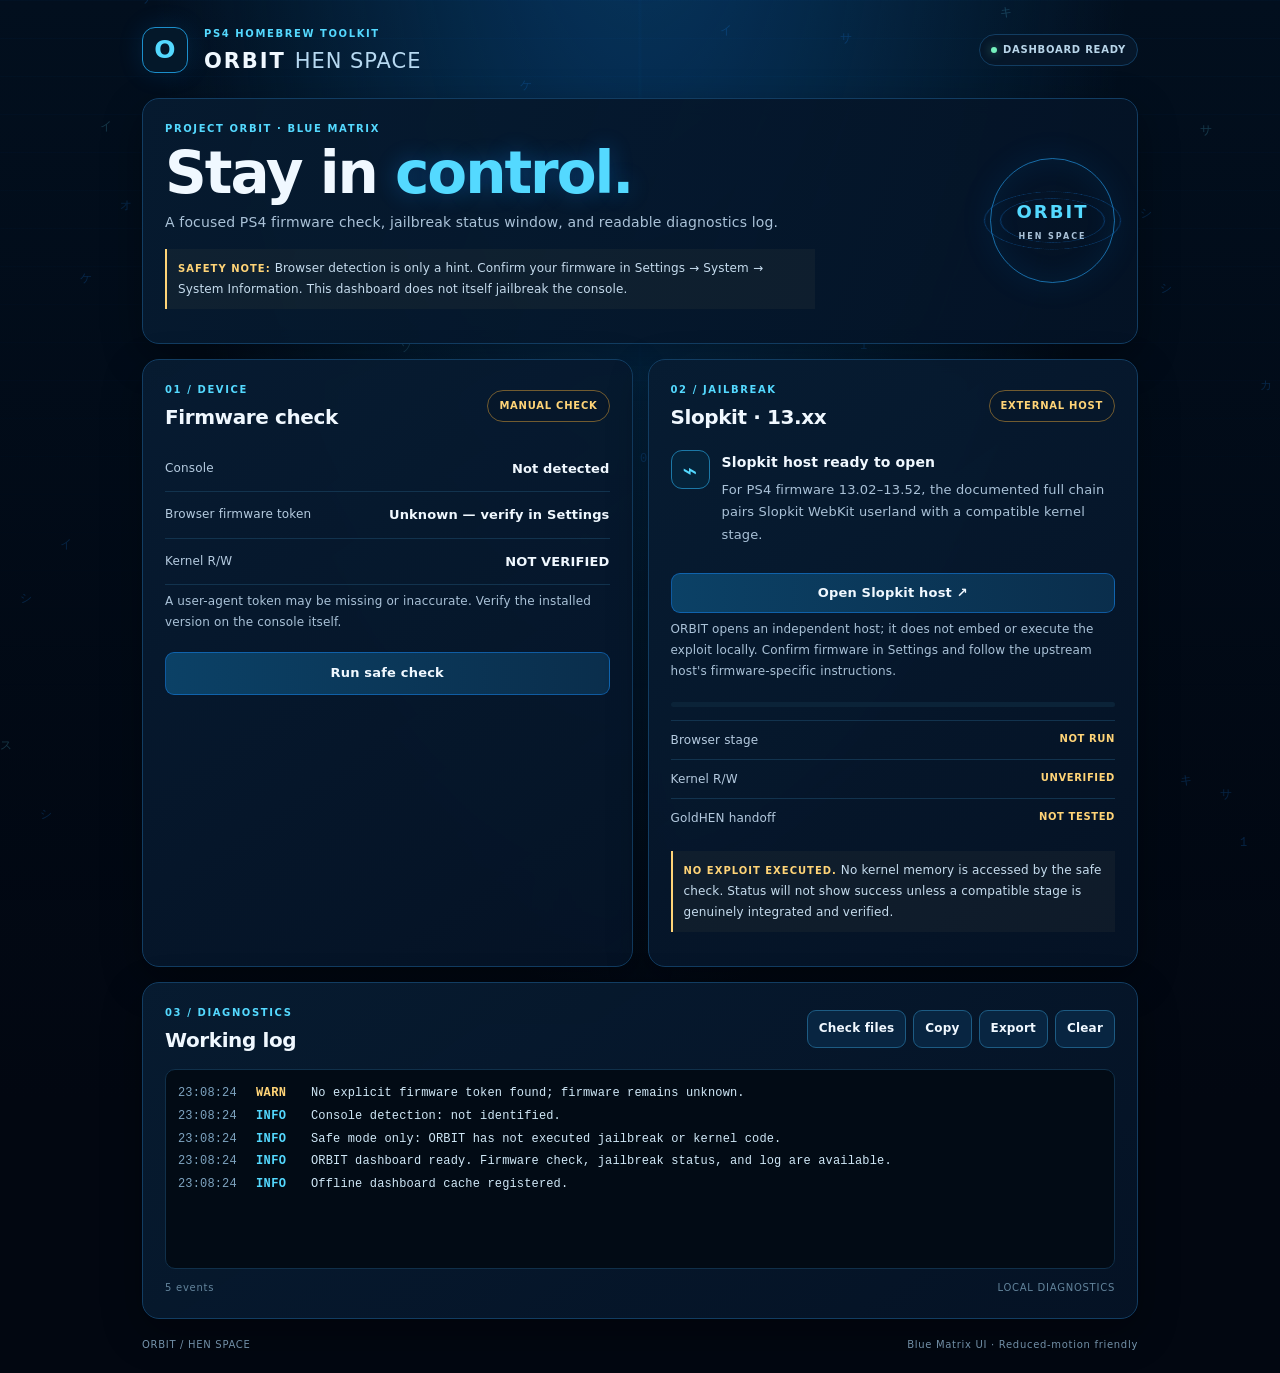
==== index.html @ 3bb0e04f "Bump dashboard asset versions to refresh cached scripts and styles" ====
<!doctype html>
<html lang="en">
<head>
  <meta charset="utf-8">
  <meta name="viewport" content="width=device-width,initial-scale=1">
  <meta name="theme-color" content="#041326">
  <meta name="description" content="ORBIT HEN SPACE — PS4 firmware check, jailbreak status window, and diagnostics log.">
  <title>ORBIT // HEN SPACE</title>
  <link rel="manifest" href="./manifest.webmanifest">
  <link rel="stylesheet" href="./styles.css?v=046">
</head>
<body>
<canvas id="matrixBg" aria-hidden="true"></canvas>
<main class="shell">
  <header class="topbar">
    <a class="brand" href="./" aria-label="ORBIT HEN SPACE home"><div class="mark">O</div><div><p class="eyebrow">PS4 HOMEBREW TOOLKIT</p><h1>ORBIT <span>HEN SPACE</span></h1></div></a>
    <div class="pill"><i class="dot"></i><span id="uiState">DASHBOARD READY</span></div>
  </header>

  <section class="hero panel">
    <div class="hero-copy">
      <p class="eyebrow">PROJECT ORBIT · BLUE MATRIX</p>
      <h2>Stay in <span>control.</span></h2>
      <p class="muted">A focused PS4 firmware check, jailbreak status window, and readable diagnostics log.</p>
      <p class="notice"><strong>SAFETY NOTE:</strong> Browser detection is only a hint. Confirm your firmware in Settings → System → System Information. This dashboard does not itself jailbreak the console.</p>
    </div>
    <div class="orb" aria-hidden="true"><span>ORBIT</span><small>HEN SPACE</small></div>
  </section>

  <section class="grid">
    <article class="panel">
      <div class="card-head"><div><p class="eyebrow">01 / DEVICE</p><h3>Firmware check</h3></div><span class="tag" id="firmwareTag">CHECKING</span></div>
      <div class="readout"><span>Console</span><strong id="consoleDetect">Checking browser…</strong></div>
      <div class="readout"><span>Browser firmware token</span><strong id="firmwareDetect">Unknown</strong></div>
      <div class="readout"><span>Kernel R/W</span><strong id="kernelRWState" class="warn-text">NOT VERIFIED</strong></div>
      <p class="muted small">A user-agent token may be missing or inaccurate. Verify the installed version on the console itself.</p>
      <button class="secondary" id="preflightBtn" type="button">Run safe check</button>
    </article>

    <article class="panel jailbreak">
      <div class="card-head"><div><p class="eyebrow">02 / JAILBREAK</p><h3>Slopkit · 13.xx</h3></div><span class="tag warn" id="exploitTag">EXTERNAL HOST</span></div>
      <div class="jailbreak-state"><div class="state-icon" aria-hidden="true">⌁</div><div><strong id="exploitState">Slopkit host ready to open</strong><p id="exploitDetail" class="muted">For PS4 firmware 13.02–13.52, the documented full chain pairs Slopkit WebKit userland with a compatible kernel stage.</p></div></div>
      <a class="secondary launch-link" id="slopkitLaunch" href="https://webkitty.arabpixel.net/" target="_blank" rel="noopener noreferrer">Open Slopkit host ↗</a>
      <p class="muted small">ORBIT opens an independent host; it does not embed or execute the exploit locally. Confirm firmware in Settings and follow the upstream host's firmware-specific instructions.</p>
      <div class="progress-track"><span id="stageProgress"></span></div>
      <div class="stage-row"><span>Browser stage</span><b id="browserStage">NOT RUN</b></div>
      <div class="stage-row"><span>Kernel R/W</span><b id="kernelStage">UNVERIFIED</b></div>
      <div class="stage-row"><span>GoldHEN handoff</span><b id="goldhenStage">NOT TESTED</b></div>
      <p class="notice"><strong>NO EXPLOIT EXECUTED.</strong> No kernel memory is accessed by the safe check. Status will not show success unless a compatible stage is genuinely integrated and verified.</p>
    </article>

    <article class="panel log-panel">
      <div class="card-head"><div><p class="eyebrow">03 / DIAGNOSTICS</p><h3>Working log</h3></div><div class="actions"><button class="tiny" id="assetCheckBtn" type="button">Check files</button><button class="tiny" id="copyBtn" type="button">Copy</button><button class="tiny" id="exportBtn" type="button">Export</button><button class="tiny" id="clearBtn" type="button">Clear</button></div></div>
      <div class="log" id="log" role="log" aria-live="polite" aria-label="ORBIT diagnostics events"></div>
      <div class="log-foot"><span id="logCount">0 events</span><span>LOCAL DIAGNOSTICS</span></div>
    </article>
  </section>
  <footer><span>ORBIT / HEN SPACE</span><span>Blue Matrix UI · Reduced-motion friendly</span></footer>
</main>
<script src="./app.js?v=046"></script>
</body>
</html>
---- styles.css ----
:root{color-scheme:dark;--bg:#020914;--panel:rgba(5,20,39,.91);--line:#123d62;--text:#e5f4ff;--muted:#8aabc5;--cyan:#54d9ff;--blue:#168cff;--green:#75f0bd;--amber:#ffd477;--red:#ff8498}
*{box-sizing:border-box}html{min-height:100%;background:var(--bg)}body{margin:0;min-height:100vh;background:radial-gradient(ellipse at 50% -20%,#073b68 0,transparent 55%),linear-gradient(180deg,#03101f,#020711 80%);font-family:Inter,ui-sans-serif,system-ui,-apple-system,"Segoe UI",sans-serif;color:var(--text);overflow-x:hidden}
#matrixBg{position:fixed;inset:0;width:100%;height:100%;z-index:0;pointer-events:none;opacity:.20}body:after{content:"";position:fixed;inset:0;z-index:0;pointer-events:none;background:linear-gradient(90deg,transparent 49.8%,#1d8fff08 50%,transparent 50.2%),linear-gradient(#1d8fff07 1px,transparent 1px);background-size:100% 100%,100% 38px;mask-image:linear-gradient(to bottom,black,transparent 85%)}
a{color:var(--cyan);text-decoration:none}a:hover{text-decoration:underline}.shell{position:relative;z-index:1;max-width:1040px;margin:auto;padding:26px 22px 20px}.topbar,.brand,.card-head,.log-foot,footer{display:flex;align-items:center;justify-content:space-between;gap:16px}.brand{justify-content:flex-start;color:var(--text)}.mark{width:46px;height:46px;border:1px solid #1c8fcb;border-radius:13px;display:grid;place-items:center;font-size:25px;font-weight:900;color:var(--cyan);background:#04182a;box-shadow:0 0 26px #168cff24}.eyebrow{font-size:10px;letter-spacing:2px;color:var(--cyan);font-weight:800;margin:0 0 7px}h1{font-size:18px;letter-spacing:2px;margin:0}h1 span{font-weight:400;color:#8ba9c5}.pill,.tag{border:1px solid var(--line);border-radius:999px;padding:7px 11px;font-size:10px;letter-spacing:1px;color:#b8d5e9;white-space:nowrap;background:#06172a}.dot{display:inline-block;width:6px;height:6px;background:var(--green);border-radius:50%;margin-right:6px;box-shadow:0 0 10px #75f0bd88}
.panel{background:linear-gradient(145deg,rgba(7,28,50,.96),var(--panel));border:1px solid var(--line);border-radius:17px;padding:22px;box-shadow:0 14px 40px #0005;min-width:0;backdrop-filter:blur(8px)}.hero{display:flex;justify-content:space-between;align-items:center;gap:22px;margin:24px 0 15px;min-height:190px;overflow:hidden;background:linear-gradient(110deg,#061b30f5,#041326e8)}.hero h2{font-size:clamp(34px,5vw,53px);letter-spacing:-1.8px;margin:5px 0}.hero h2 span{color:var(--cyan);text-shadow:0 0 22px #168cff55}.muted{color:var(--muted);font-size:13px;line-height:1.55;margin:6px 0}.notice{font-size:11px;line-height:1.65;color:#c6dcee;border-left:2px solid var(--amber);padding:9px 11px;margin-top:14px;background:#ffd4770a}.notice strong{color:var(--amber);letter-spacing:.8px}.hero .notice{max-width:650px}.orb{width:125px;height:125px;flex:0 0 125px;border:1px solid #27aaff99;border-radius:50%;display:flex;flex-direction:column;align-items:center;justify-content:center;box-shadow:inset 0 0 30px #168cff15,0 0 35px #168cff15;position:relative;color:var(--cyan);font-size:18px;font-weight:900;letter-spacing:2px}.orb:before,.orb:after{content:"";position:absolute;border:1px solid #168cff55;border-radius:50%;inset:9px;transform:rotateX(65deg) rotate(-20deg)}.orb:after{inset:-7px;transform:rotateX(65deg) rotate(35deg)}.orb small{font-size:8px;color:var(--muted);letter-spacing:2px;margin-top:5px}
.grid{display:grid;grid-template-columns:1fr 1fr;gap:15px}.log-panel{grid-column:1/-1}.card-head{margin-bottom:16px;align-items:center}.card-head h3{font-size:16px;margin:0}.tag{font-size:9px}.tag.warn{color:var(--amber);border-color:#715b30}.readout{display:flex;align-items:flex-start;justify-content:space-between;gap:14px;padding:13px 0;border-bottom:1px solid #12334e}.readout span{font-size:11px;color:var(--muted)}.readout strong{font-size:12px;text-align:right;overflow-wrap:anywhere}.warn-text{color:var(--amber)}.small{font-size:11px}.secondary,.tiny{border:1px solid #1d5b83;background:#082541;color:var(--text);border-radius:9px;padding:10px 13px;font-weight:700;cursor:pointer;font:inherit;font-size:12px;transition:background .15s,border-color .15s}.secondary{width:100%;margin-top:13px;background:linear-gradient(90deg,#0b4166,#0a2e4c);border-color:#168cff77}.tiny{padding:8px 11px}.secondary:hover,.tiny:hover{background:#0d3858;border-color:var(--cyan)}button:focus,a:focus{outline:2px solid var(--cyan);outline-offset:3px}.jailbreak-state{display:flex;gap:12px;align-items:flex-start;margin:20px 0}.state-icon{width:39px;height:39px;flex:0 0 39px;display:grid;place-items:center;border:1px solid #1c78a6;border-radius:11px;background:#05233a;color:var(--cyan);font-size:25px}.jailbreak-state strong{font-size:13px}.jailbreak-state p{margin-top:5px}.progress-track{height:5px;border-radius:8px;background:#0b2338;overflow:hidden;margin:20px 0 13px}.progress-track span{display:block;width:0;height:100%;background:linear-gradient(90deg,var(--blue),var(--cyan));transition:width .25s}.stage-row{display:flex;justify-content:space-between;gap:12px;padding:10px 0;border-top:1px solid #12334e;font-size:11px;color:var(--muted)}.stage-row b{font-size:9px;letter-spacing:.7px;color:var(--amber);text-align:right}.actions{display:flex;gap:7px;flex-wrap:wrap}.log{margin-top:14px;background:#020b15;border:1px solid #10304a;border-radius:10px;padding:12px;height:200px;overflow:auto;font:11px/1.8 ui-monospace,SFMono-Regular,Consolas,monospace;color:#b7d4e8}.entry{display:grid;grid-template-columns:65px 42px minmax(0,1fr);gap:9px;overflow-wrap:anywhere}.time{color:#57758d}.level{font-weight:800}.level.INFO{color:var(--cyan)}.level.WARN{color:var(--amber)}.level.ERROR{color:var(--red)}.log-foot{font-size:9px;color:#63849c;letter-spacing:1px;margin-top:11px}footer{font-size:9px;letter-spacing:1px;color:#54728a;margin-top:18px;flex-wrap:wrap}
@media(max-width:700px){.shell{padding:17px 12px}.hero{padding:18px;align-items:flex-start}.orb{width:76px;height:76px;flex-basis:76px;font-size:12px}.orb small{font-size:6px}.grid{grid-template-columns:1fr}.log-panel{grid-column:auto}.panel{padding:17px}.topbar{align-items:flex-start;gap:9px}.pill{font-size:8px;padding:6px}.card-head{gap:8px}.card-head h3{font-size:15px}.entry{grid-template-columns:57px 38px minmax(0,1fr);gap:6px}.actions{justify-content:flex-end}.hero .notice{font-size:10px}}
@media(prefers-reduced-motion:reduce){*,*:before,*:after{scroll-behavior:auto!important;animation:none!important;transition:none!important}#matrixBg{display:none}}

/* Typography refinement v043 */
:root{--text:#f0f8ff;--muted:#aac2d8}
body{font-size:15px;line-height:1.6;letter-spacing:.01em;text-rendering:optimizeLegibility;-webkit-font-smoothing:antialiased}
h1,h2,h3,strong,b{font-weight:750}
h1{font-size:clamp(17px,2vw,21px);letter-spacing:.09em;line-height:1.25}
h1 span{color:#b7d9f1;letter-spacing:.045em}
.eyebrow{font-size:10px;line-height:1.5;letter-spacing:.16em}
.hero h2{font-size:clamp(36px,5.6vw,58px);line-height:1.05;letter-spacing:-.035em;font-weight:800}
.hero-copy>.muted{font-size:14px;max-width:620px;line-height:1.75}
.card-head h3{font-size:clamp(17px,2vw,20px);line-height:1.3;letter-spacing:-.02em}
.readout span{font-size:12px;line-height:1.5;color:#b5cbe0}
.readout strong{font-size:13px;line-height:1.5;color:#f0f8ff}
.muted{font-size:13px;line-height:1.75;color:#aac2d8}
.small{font-size:12px}
.notice{font-size:12px;line-height:1.75}
.notice strong{font-size:10px;letter-spacing:.1em}
.pill,.tag{font-size:10px;letter-spacing:.075em;font-weight:750}
.secondary,.tiny{font-weight:750;letter-spacing:.015em;min-height:40px}
.secondary{font-size:13px}
.tiny{font-size:12px;min-height:34px}
.stage-row{font-size:12px;line-height:1.5;color:#b5cbe0}
.stage-row b{font-size:10px;line-height:1.5;letter-spacing:.06em}
.jailbreak-state strong{font-size:14px;line-height:1.5}
.log{font-size:12px;line-height:1.9;color:#d0e8f7}
.entry{grid-template-columns:68px 45px minmax(0,1fr);gap:10px}
.time{color:#7ea4c0}
.level{letter-spacing:.035em}
.log-foot{font-size:10px;line-height:1.6;letter-spacing:.075em}
footer{font-size:10px;line-height:1.6;letter-spacing:.07em;color:#7d9eb8}
.launch-link{display:flex;align-items:center;justify-content:center;text-align:center;line-height:1.4}\nbutton{touch-action:manipulation}
@media(max-width:700px){
  .hero h2{font-size:clamp(34px,10vw,46px)}
  .hero-copy>.muted{font-size:13px}
  .readout{gap:10px}
  .readout span,.readout strong{font-size:12px}
  .entry{grid-template-columns:57px 40px minmax(0,1fr);gap:7px}
  .log{font-size:11px;line-height:1.8}
}
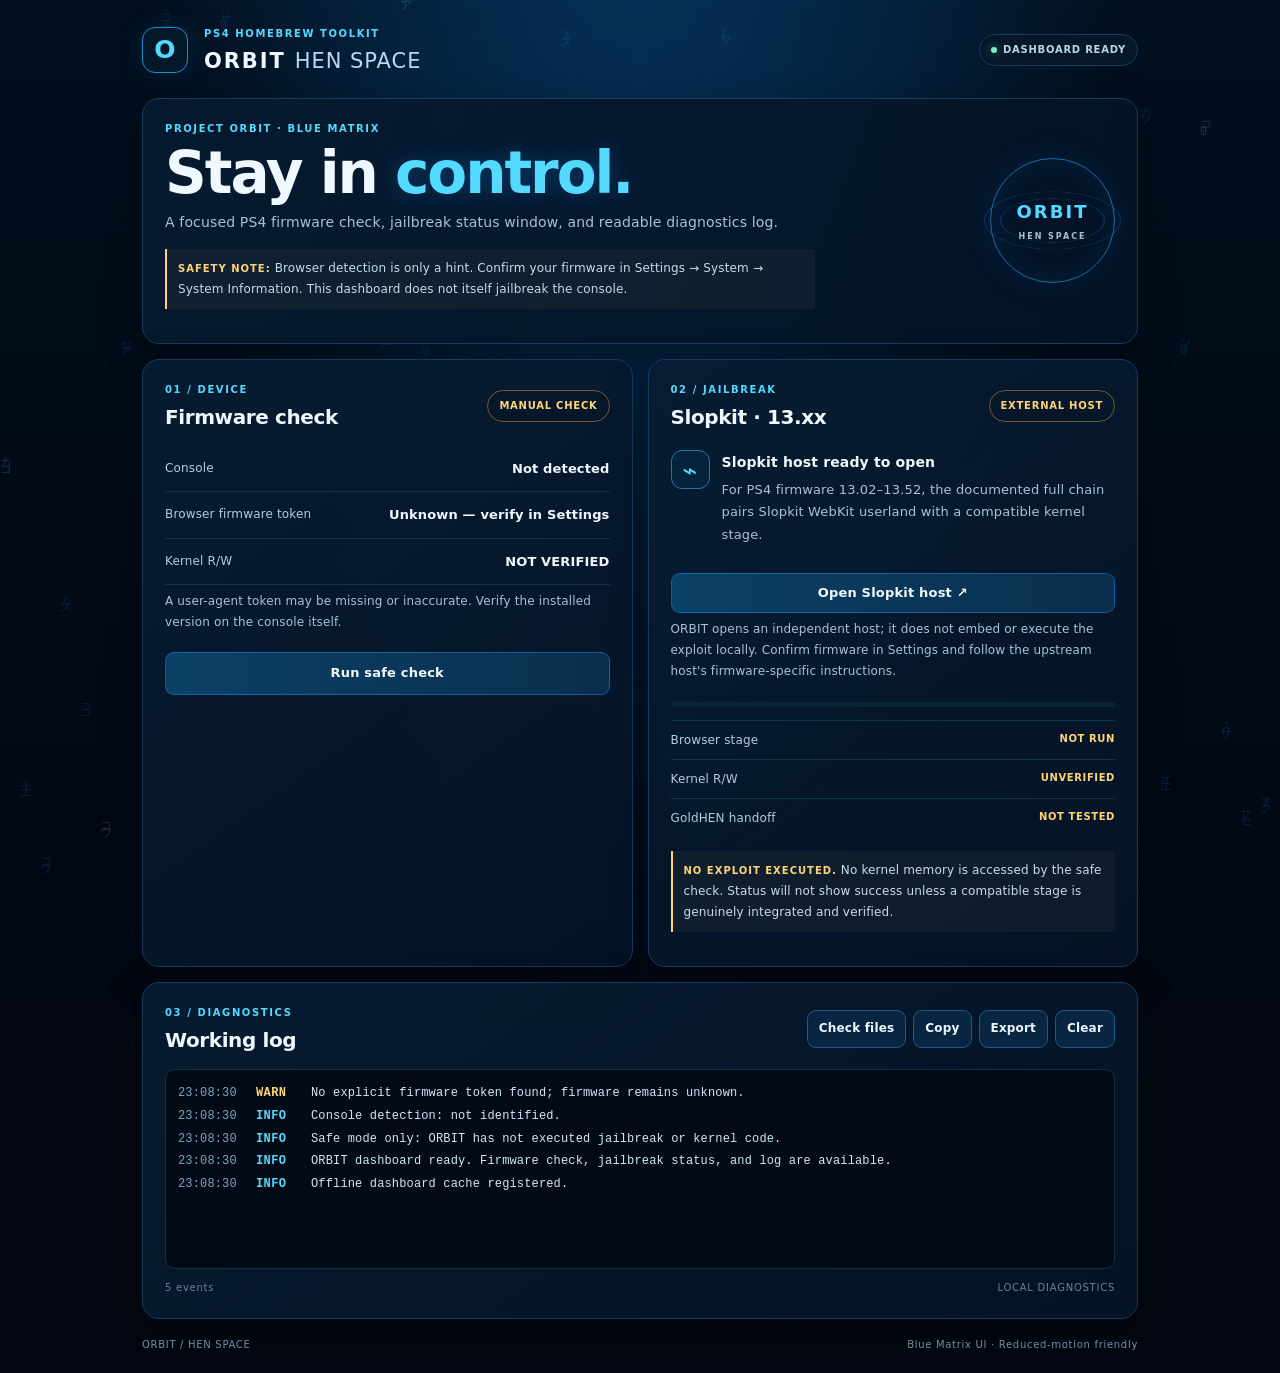
==== commit 087ef1cb: "Wire Check files button to explicit diagnostics action" ====
--- a/index.html
+++ b/index.html
@@ -50,7 +50,7 @@
     </article>
 
     <article class="panel log-panel">
-      <div class="card-head"><div><p class="eyebrow">03 / DIAGNOSTICS</p><h3>Working log</h3></div><div class="actions"><button class="tiny" id="assetCheckBtn" type="button">Check files</button><button class="tiny" id="copyBtn" type="button">Copy</button><button class="tiny" id="exportBtn" type="button">Export</button><button class="tiny" id="clearBtn" type="button">Clear</button></div></div>
+      <div class="card-head"><div><p class="eyebrow">03 / DIAGNOSTICS</p><h3>Working log</h3></div><div class="actions"><button class="tiny" id="assetCheckBtn" type="button" onclick="if (window.orbitCheckFiles) { window.orbitCheckFiles(); } else { const logNode = document.getElementById('log'); if (logNode) { const row = document.createElement('div'); row.textContent = 'Check files failed: dashboard script entry point is unavailable. Reload the page.'; logNode.appendChild(row); } }">Check files</button><button class="tiny" id="copyBtn" type="button">Copy</button><button class="tiny" id="exportBtn" type="button">Export</button><button class="tiny" id="clearBtn" type="button">Clear</button></div></div>
       <div class="log" id="log" role="log" aria-live="polite" aria-label="ORBIT diagnostics events"></div>
       <div class="log-foot"><span id="logCount">0 events</span><span>LOCAL DIAGNOSTICS</span></div>
     </article>
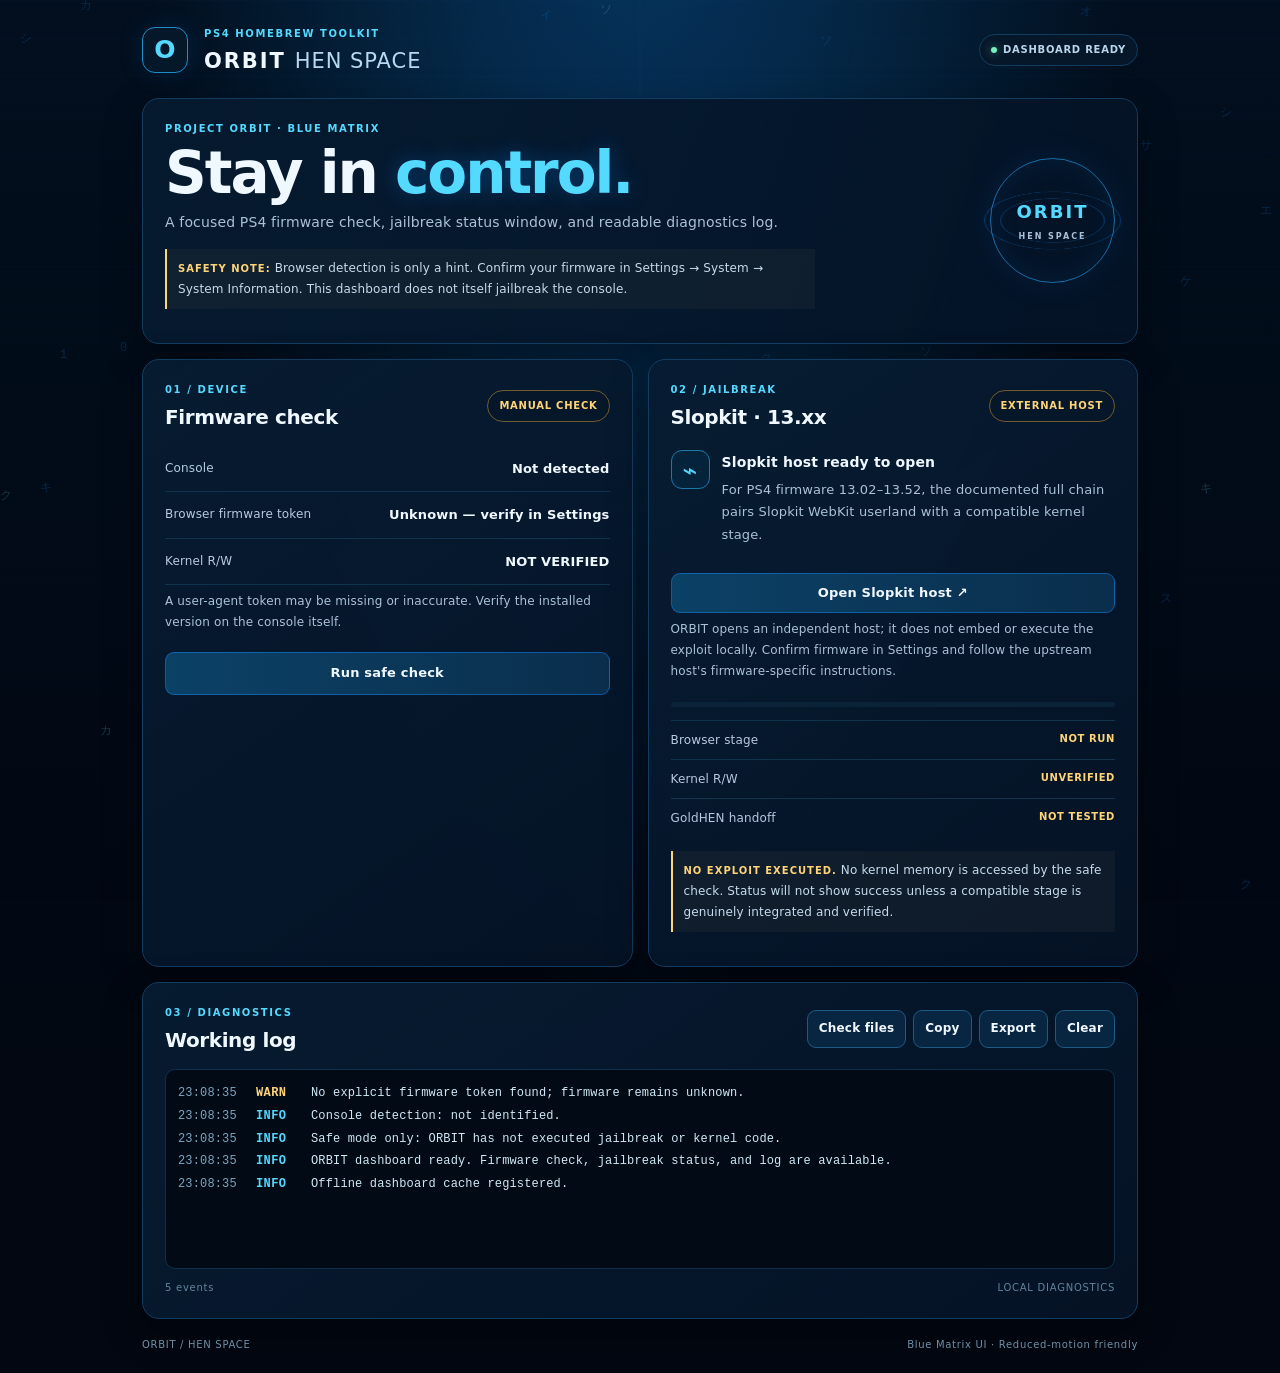
==== commit 7e8bf41c: "Add immediate click diagnostics and refresh script URL" ====
--- a/index.html
+++ b/index.html
@@ -7,7 +7,7 @@
   <meta name="description" content="ORBIT HEN SPACE — PS4 firmware check, jailbreak status window, and diagnostics log.">
   <title>ORBIT // HEN SPACE</title>
   <link rel="manifest" href="./manifest.webmanifest">
-  <link rel="stylesheet" href="./styles.css?v=046">
+  <link rel="stylesheet" href="./styles.css?v=049">
 </head>
 <body>
 <canvas id="matrixBg" aria-hidden="true"></canvas>
@@ -50,13 +50,13 @@
     </article>
 
     <article class="panel log-panel">
-      <div class="card-head"><div><p class="eyebrow">03 / DIAGNOSTICS</p><h3>Working log</h3></div><div class="actions"><button class="tiny" id="assetCheckBtn" type="button" onclick="if (window.orbitCheckFiles) { window.orbitCheckFiles(); } else { const logNode = document.getElementById('log'); if (logNode) { const row = document.createElement('div'); row.textContent = 'Check files failed: dashboard script entry point is unavailable. Reload the page.'; logNode.appendChild(row); } }">Check files</button><button class="tiny" id="copyBtn" type="button">Copy</button><button class="tiny" id="exportBtn" type="button">Export</button><button class="tiny" id="clearBtn" type="button">Clear</button></div></div>
+      <div class="card-head"><div><p class="eyebrow">03 / DIAGNOSTICS</p><h3>Working log</h3></div><div class="actions"><button class="tiny" id="assetCheckBtn" type="button" onclick="(function(){var n=document.getElementById('log');function note(t){if(!n)return;var r=document.createElement('div');r.className='entry';r.textContent=new Date().toISOString()+' [INFO] '+t;n.appendChild(r);n.scrollTop=n.scrollHeight;}note('Check files button clicked.');try{if(typeof window.orbitCheckFiles==='function'){window.orbitCheckFiles();}else{note('Asset checker unavailable: app.js did not expose orbitCheckFiles.');}}catch(e){note('Asset checker error: '+(e&&e.message?e.message:'unknown error'));}})()">Check files</button><button class="tiny" id="copyBtn" type="button">Copy</button><button class="tiny" id="exportBtn" type="button">Export</button><button class="tiny" id="clearBtn" type="button">Clear</button></div></div>
       <div class="log" id="log" role="log" aria-live="polite" aria-label="ORBIT diagnostics events"></div>
       <div class="log-foot"><span id="logCount">0 events</span><span>LOCAL DIAGNOSTICS</span></div>
     </article>
   </section>
   <footer><span>ORBIT / HEN SPACE</span><span>Blue Matrix UI · Reduced-motion friendly</span></footer>
 </main>
-<script src="./app.js?v=046"></script>
+<script src="./app.js?v=049"></script>
 </body>
 </html>
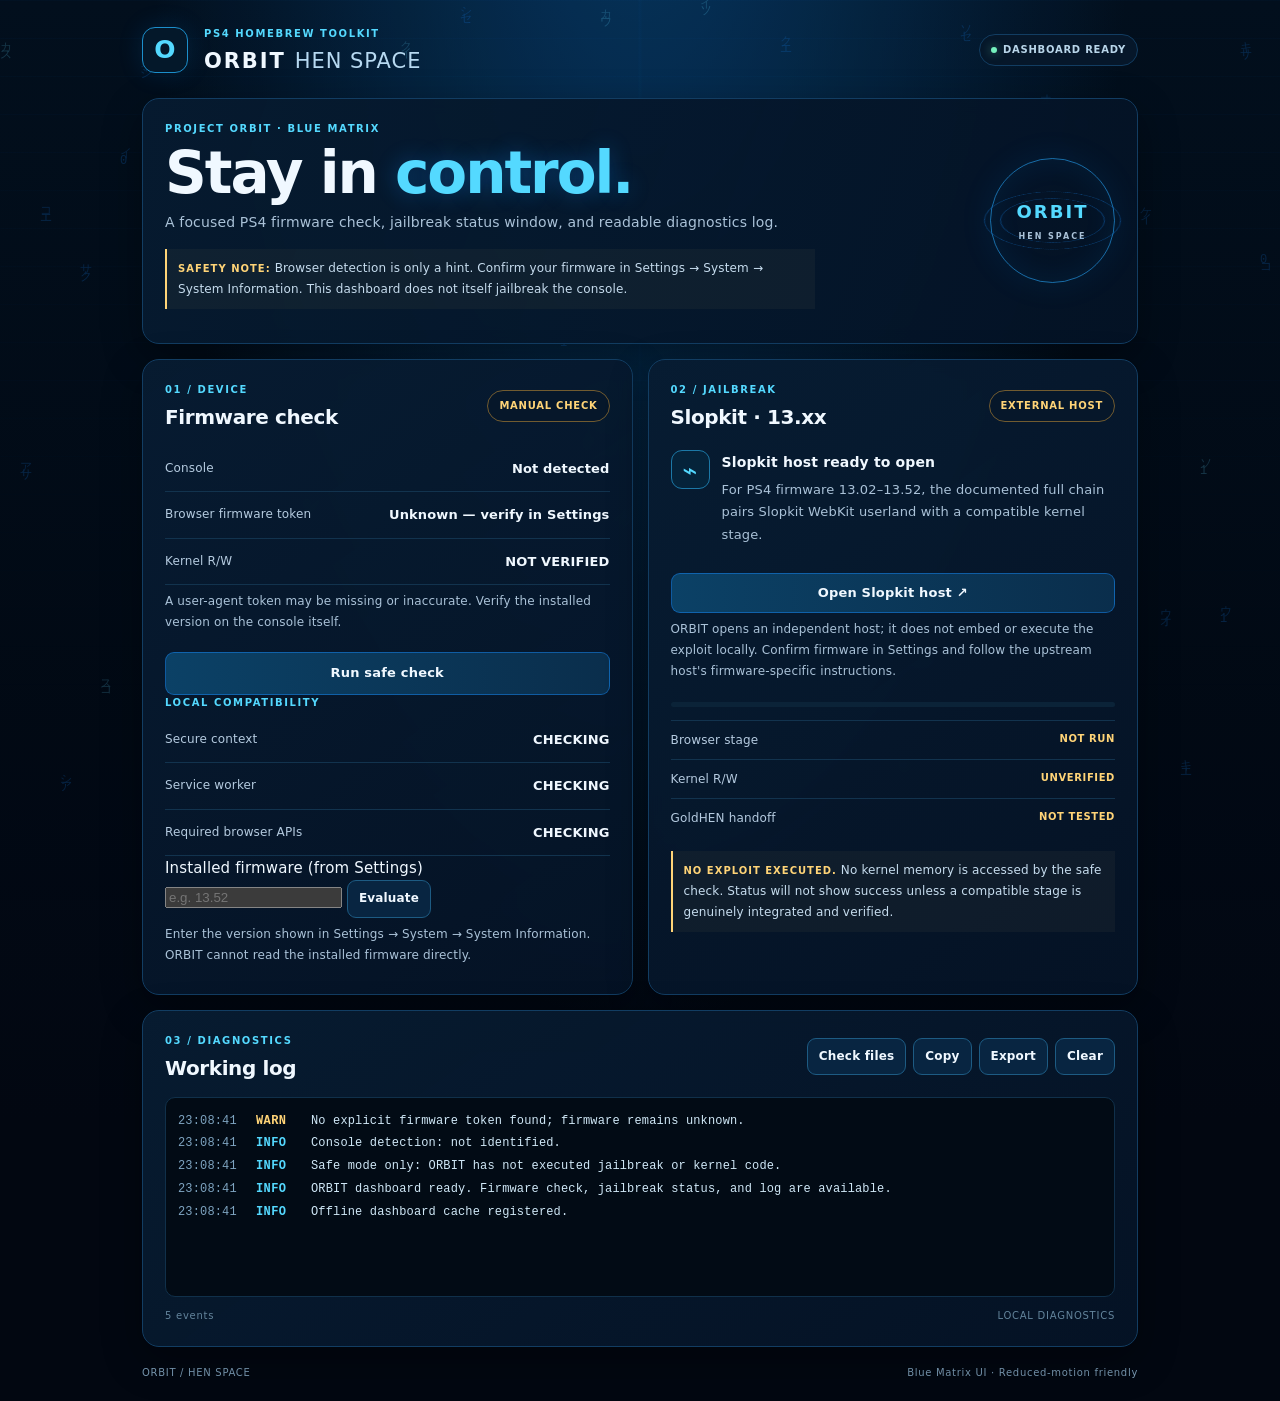
==== commit 6d402b54: "Add local compatibility diagnostics UI" ====
--- a/index.html
+++ b/index.html
@@ -7,7 +7,7 @@
   <meta name="description" content="ORBIT HEN SPACE — PS4 firmware check, jailbreak status window, and diagnostics log.">
   <title>ORBIT // HEN SPACE</title>
   <link rel="manifest" href="./manifest.webmanifest">
-  <link rel="stylesheet" href="./styles.css?v=049">
+  <link rel="stylesheet" href="./styles.css?v=050">
 </head>
 <body>
 <canvas id="matrixBg" aria-hidden="true"></canvas>
@@ -35,6 +35,18 @@
       <div class="readout"><span>Kernel R/W</span><strong id="kernelRWState" class="warn-text">NOT VERIFIED</strong></div>
       <p class="muted small">A user-agent token may be missing or inaccurate. Verify the installed version on the console itself.</p>
       <button class="secondary" id="preflightBtn" type="button">Run safe check</button>
+      <div class="compat-block">
+        <p class="eyebrow">LOCAL COMPATIBILITY</p>
+        <div class="readout"><span>Secure context</span><strong id="secureContextState">CHECKING</strong></div>
+        <div class="readout"><span>Service worker</span><strong id="serviceWorkerState">CHECKING</strong></div>
+        <div class="readout"><span>Required browser APIs</span><strong id="requiredApisState">CHECKING</strong></div>
+        <label class="firmware-label" for="manualFirmware">Installed firmware (from Settings)</label>
+        <div class="firmware-form">
+          <input id="manualFirmware" type="text" inputmode="decimal" autocomplete="off" maxlength="8" placeholder="e.g. 13.52" aria-describedby="compatibilityResult">
+          <button class="tiny" id="firmwareCheckBtn" type="button">Evaluate</button>
+        </div>
+        <p class="muted small" id="compatibilityResult">Enter the version shown in Settings → System → System Information. ORBIT cannot read the installed firmware directly.</p>
+      </div>
     </article>
 
     <article class="panel jailbreak">
@@ -57,6 +69,6 @@
   </section>
   <footer><span>ORBIT / HEN SPACE</span><span>Blue Matrix UI · Reduced-motion friendly</span></footer>
 </main>
-<script src="./app.js?v=049"></script>
+<script src="./app.js?v=050"></script>
 </body>
 </html>
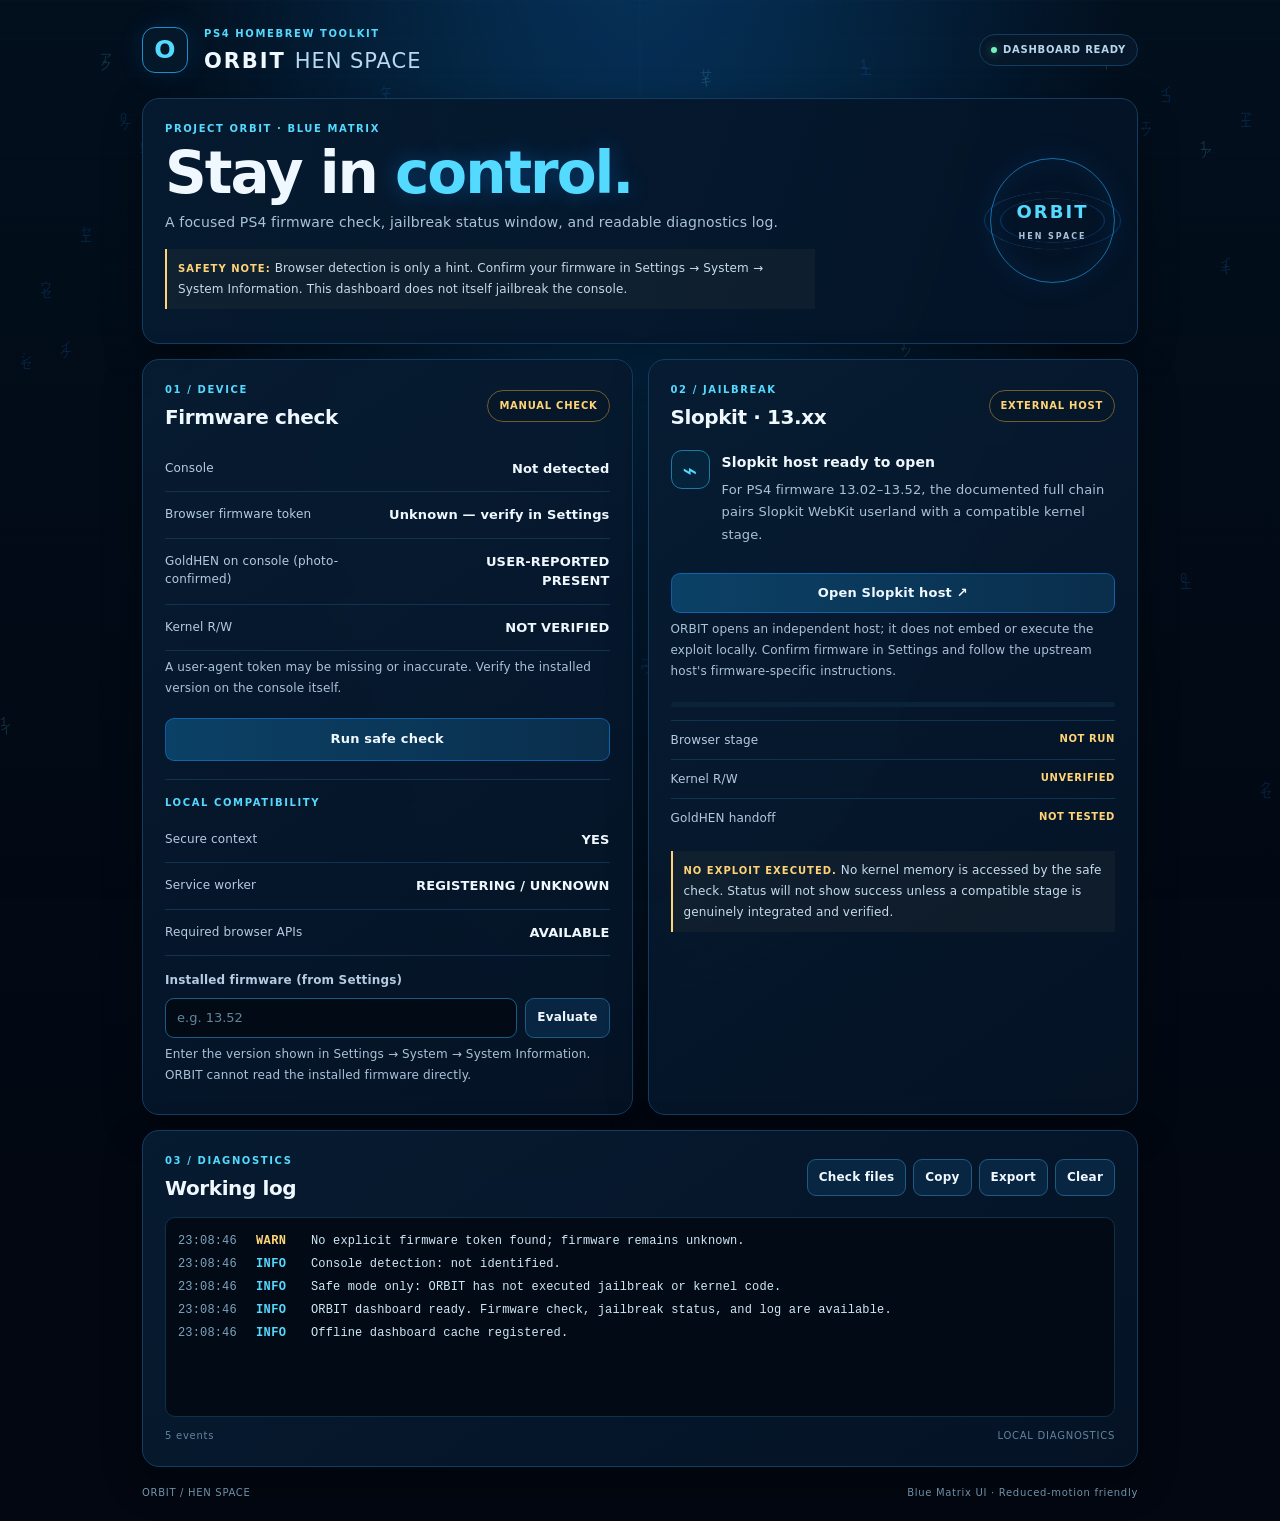
==== commit 170060ce: "Add clearly labeled user-reported GoldHEN status and bump dashboard assets" ====
--- a/index.html
+++ b/index.html
@@ -7,7 +7,7 @@
   <meta name="description" content="ORBIT HEN SPACE — PS4 firmware check, jailbreak status window, and diagnostics log.">
   <title>ORBIT // HEN SPACE</title>
   <link rel="manifest" href="./manifest.webmanifest">
-  <link rel="stylesheet" href="./styles.css?v=050">
+  <link rel="stylesheet" href="./styles.css?v=051">
 </head>
 <body>
 <canvas id="matrixBg" aria-hidden="true"></canvas>
@@ -32,6 +32,7 @@
       <div class="card-head"><div><p class="eyebrow">01 / DEVICE</p><h3>Firmware check</h3></div><span class="tag" id="firmwareTag">CHECKING</span></div>
       <div class="readout"><span>Console</span><strong id="consoleDetect">Checking browser…</strong></div>
       <div class="readout"><span>Browser firmware token</span><strong id="firmwareDetect">Unknown</strong></div>
+      <div class="readout"><span>GoldHEN on console (photo-confirmed)</span><strong id="goldhenReportedState">USER-REPORTED PRESENT</strong></div>
       <div class="readout"><span>Kernel R/W</span><strong id="kernelRWState" class="warn-text">NOT VERIFIED</strong></div>
       <p class="muted small">A user-agent token may be missing or inaccurate. Verify the installed version on the console itself.</p>
       <button class="secondary" id="preflightBtn" type="button">Run safe check</button>
@@ -69,6 +70,6 @@
   </section>
   <footer><span>ORBIT / HEN SPACE</span><span>Blue Matrix UI · Reduced-motion friendly</span></footer>
 </main>
-<script src="./app.js?v=050"></script>
+<script src="./app.js?v=051"></script>
 </body>
 </html>
--- a/styles.css
+++ b/styles.css
@@ -45,3 +45,12 @@
   .entry{grid-template-columns:57px 40px minmax(0,1fr);gap:7px}
   .log{font-size:11px;line-height:1.8}
 }
+
+/* Local compatibility diagnostics */
+.compat-block{margin-top:18px;padding-top:15px;border-top:1px solid #12334e}
+.firmware-label{display:block;margin:15px 0 7px;color:#b5cbe0;font-size:12px;font-weight:700}
+.firmware-form{display:flex;gap:8px;align-items:stretch}
+.firmware-form input{min-width:0;flex:1;border:1px solid #1d5b83;background:#020b15;color:var(--text);border-radius:9px;padding:9px 11px;font:inherit;font-size:13px}
+.firmware-form input::placeholder{color:#63849c}
+.firmware-form input:focus{outline:2px solid var(--cyan);outline-offset:2px}
+.firmware-form button{flex:0 0 auto}
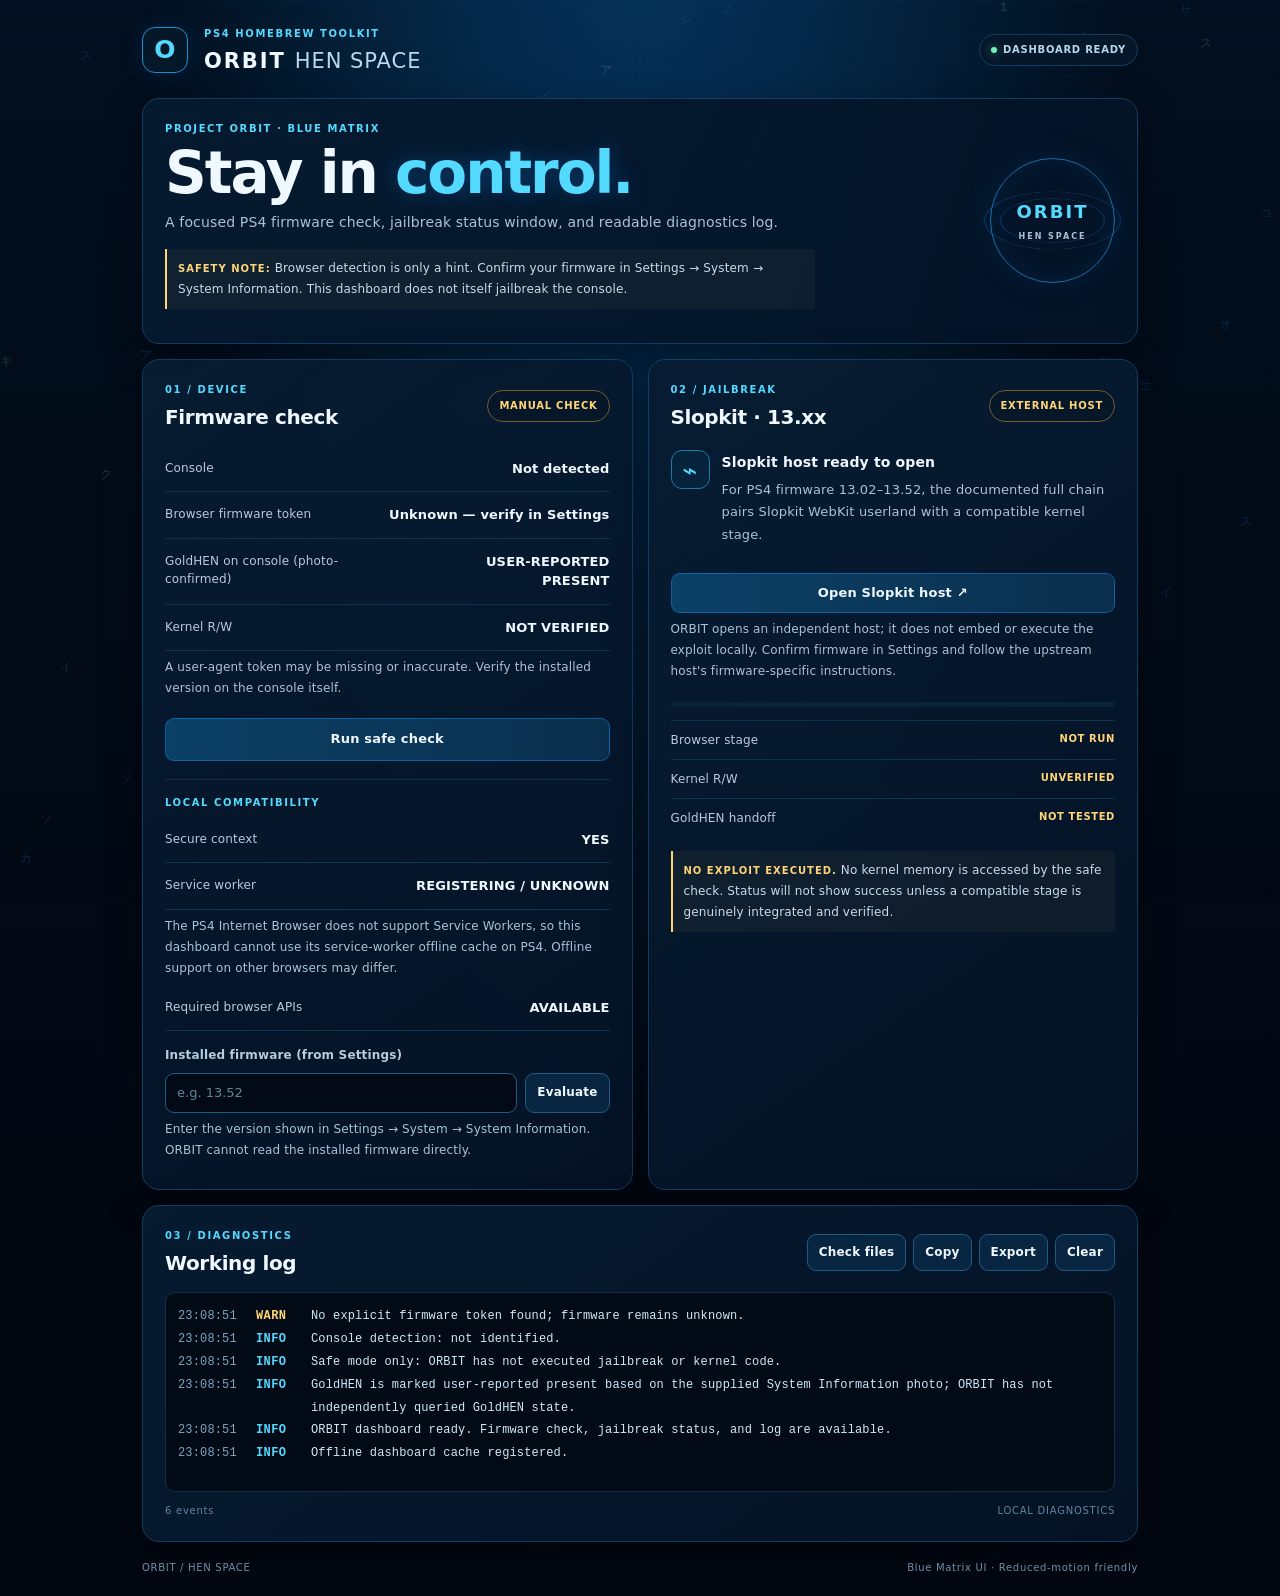
==== commit a340e3a2: "Explain PS4 service-worker offline limitation" ====
--- a/index.html
+++ b/index.html
@@ -7,7 +7,7 @@
   <meta name="description" content="ORBIT HEN SPACE — PS4 firmware check, jailbreak status window, and diagnostics log.">
   <title>ORBIT // HEN SPACE</title>
   <link rel="manifest" href="./manifest.webmanifest">
-  <link rel="stylesheet" href="./styles.css?v=051">
+  <link rel="stylesheet" href="./styles.css?v=052">
 </head>
 <body>
 <canvas id="matrixBg" aria-hidden="true"></canvas>
@@ -40,6 +40,7 @@
         <p class="eyebrow">LOCAL COMPATIBILITY</p>
         <div class="readout"><span>Secure context</span><strong id="secureContextState">CHECKING</strong></div>
         <div class="readout"><span>Service worker</span><strong id="serviceWorkerState">CHECKING</strong></div>
+        <p class="muted small">The PS4 Internet Browser does not support Service Workers, so this dashboard cannot use its service-worker offline cache on PS4. Offline support on other browsers may differ.</p>
         <div class="readout"><span>Required browser APIs</span><strong id="requiredApisState">CHECKING</strong></div>
         <label class="firmware-label" for="manualFirmware">Installed firmware (from Settings)</label>
         <div class="firmware-form">
@@ -70,6 +71,6 @@
   </section>
   <footer><span>ORBIT / HEN SPACE</span><span>Blue Matrix UI · Reduced-motion friendly</span></footer>
 </main>
-<script src="./app.js?v=051"></script>
+<script src="./app.js?v=052"></script>
 </body>
 </html>
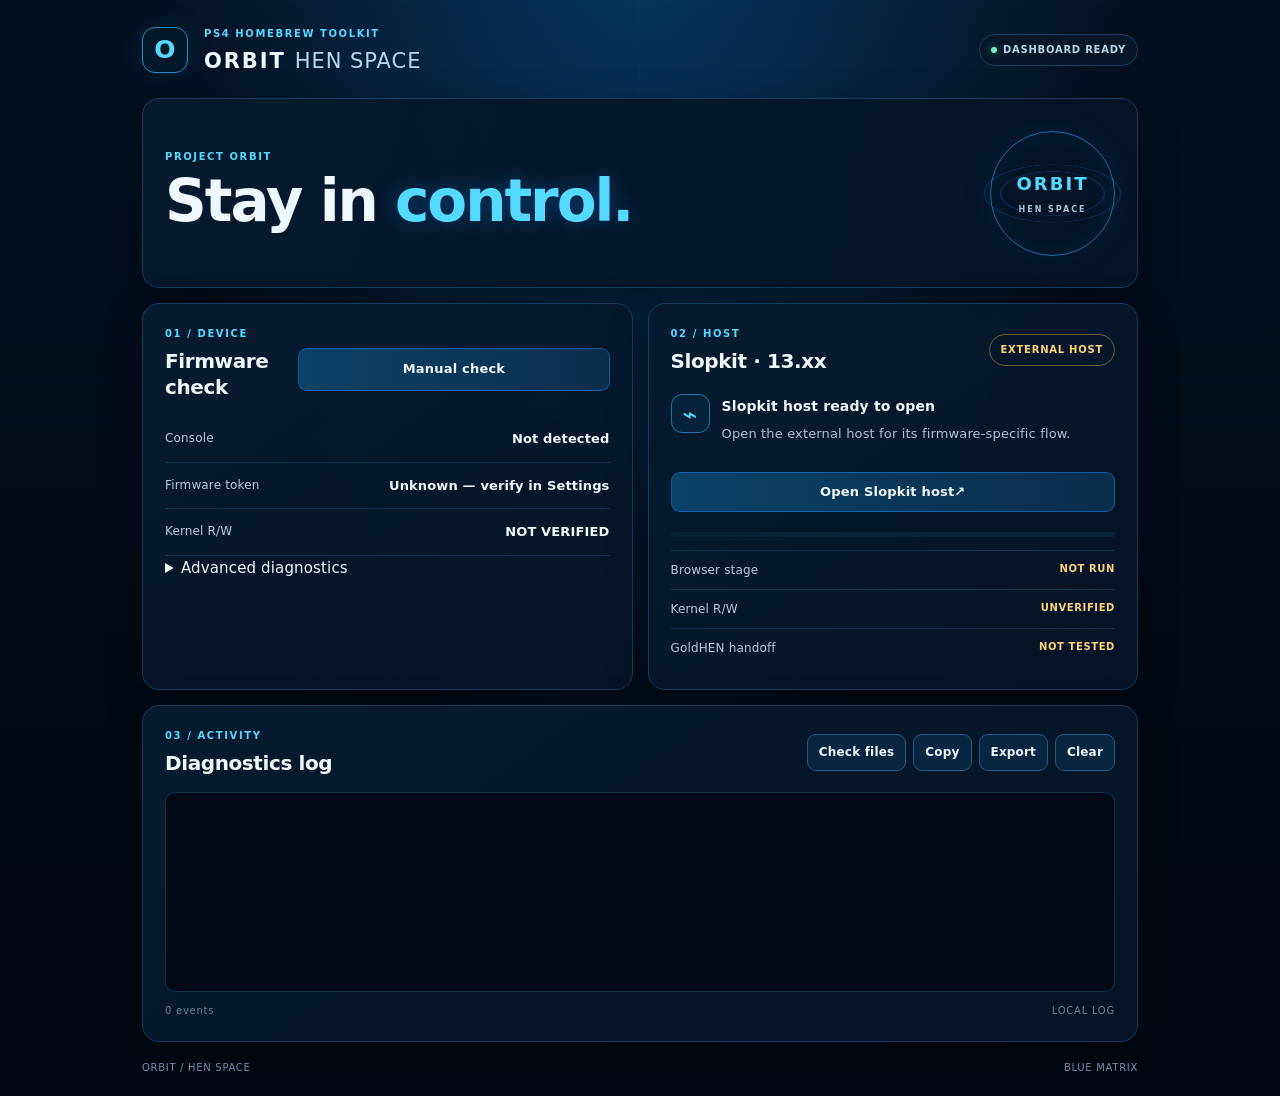
==== commit bbb9557b: "Refresh ORBIT dashboard layout and simplify copy" ====
--- a/index.html
+++ b/index.html
@@ -3,74 +3,72 @@
 <head>
   <meta charset="utf-8">
   <meta name="viewport" content="width=device-width,initial-scale=1">
-  <meta name="theme-color" content="#041326">
-  <meta name="description" content="ORBIT HEN SPACE — PS4 firmware check, jailbreak status window, and diagnostics log.">
+  <meta name="theme-color" content="#020914">
+  <meta name="description" content="ORBIT HEN SPACE — a streamlined PS4 firmware and diagnostics dashboard.">
   <title>ORBIT // HEN SPACE</title>
   <link rel="manifest" href="./manifest.webmanifest">
-  <link rel="stylesheet" href="./styles.css?v=052">
+  <link rel="stylesheet" href="./styles.css?v=053">
 </head>
 <body>
 <canvas id="matrixBg" aria-hidden="true"></canvas>
 <main class="shell">
   <header class="topbar">
-    <a class="brand" href="./" aria-label="ORBIT HEN SPACE home"><div class="mark">O</div><div><p class="eyebrow">PS4 HOMEBREW TOOLKIT</p><h1>ORBIT <span>HEN SPACE</span></h1></div></a>
+    <a class="brand" href="./" aria-label="ORBIT HEN SPACE home">
+      <div class="mark">O</div>
+      <div><p class="eyebrow">PS4 HOMEBREW TOOLKIT</p><h1>ORBIT <span>HEN SPACE</span></h1></div>
+    </a>
     <div class="pill"><i class="dot"></i><span id="uiState">DASHBOARD READY</span></div>
   </header>
 
   <section class="hero panel">
     <div class="hero-copy">
-      <p class="eyebrow">PROJECT ORBIT · BLUE MATRIX</p>
+      <p class="eyebrow">PROJECT ORBIT</p>
       <h2>Stay in <span>control.</span></h2>
-      <p class="muted">A focused PS4 firmware check, jailbreak status window, and readable diagnostics log.</p>
-      <p class="notice"><strong>SAFETY NOTE:</strong> Browser detection is only a hint. Confirm your firmware in Settings → System → System Information. This dashboard does not itself jailbreak the console.</p>
     </div>
     <div class="orb" aria-hidden="true"><span>ORBIT</span><small>HEN SPACE</small></div>
   </section>
 
   <section class="grid">
     <article class="panel">
-      <div class="card-head"><div><p class="eyebrow">01 / DEVICE</p><h3>Firmware check</h3></div><span class="tag" id="firmwareTag">CHECKING</span></div>
+      <div class="card-head"><div><p class="eyebrow">01 / DEVICE</p><h3>Firmware check</h3></div><button class="secondary compact" id="preflightBtn" type="button">Manual check</button></div>
       <div class="readout"><span>Console</span><strong id="consoleDetect">Checking browser…</strong></div>
-      <div class="readout"><span>Browser firmware token</span><strong id="firmwareDetect">Unknown</strong></div>
-      <div class="readout"><span>GoldHEN on console (photo-confirmed)</span><strong id="goldhenReportedState">USER-REPORTED PRESENT</strong></div>
-      <div class="readout"><span>Kernel R/W</span><strong id="kernelRWState" class="warn-text">NOT VERIFIED</strong></div>
-      <p class="muted small">A user-agent token may be missing or inaccurate. Verify the installed version on the console itself.</p>
-      <button class="secondary" id="preflightBtn" type="button">Run safe check</button>
-      <div class="compat-block">
-        <p class="eyebrow">LOCAL COMPATIBILITY</p>
-        <div class="readout"><span>Secure context</span><strong id="secureContextState">CHECKING</strong></div>
-        <div class="readout"><span>Service worker</span><strong id="serviceWorkerState">CHECKING</strong></div>
-        <p class="muted small">The PS4 Internet Browser does not support Service Workers, so this dashboard cannot use its service-worker offline cache on PS4. Offline support on other browsers may differ.</p>
-        <div class="readout"><span>Required browser APIs</span><strong id="requiredApisState">CHECKING</strong></div>
-        <label class="firmware-label" for="manualFirmware">Installed firmware (from Settings)</label>
-        <div class="firmware-form">
-          <input id="manualFirmware" type="text" inputmode="decimal" autocomplete="off" maxlength="8" placeholder="e.g. 13.52" aria-describedby="compatibilityResult">
-          <button class="tiny" id="firmwareCheckBtn" type="button">Evaluate</button>
+      <div class="readout"><span>Firmware token</span><strong id="firmwareDetect">Unknown</strong></div>
+      <div class="readout"><span>Kernel R/W</span><strong id="kernelRWState" class="warn-text">Not verified</strong></div>
+      <details class="advanced">
+        <summary>Advanced diagnostics</summary>
+        <div class="advanced-content">
+          <div class="readout"><span>GoldHEN status</span><strong id="goldhenReportedState">User-reported present</strong></div>
+          <div class="readout"><span>Secure context</span><strong id="secureContextState">Checking</strong></div>
+          <div class="readout"><span>Service worker</span><strong id="serviceWorkerState">Checking</strong></div>
+          <div class="readout"><span>Browser APIs</span><strong id="requiredApisState">Checking</strong></div>
+          <label class="firmware-label" for="manualFirmware">Installed firmware</label>
+          <div class="firmware-form">
+            <input id="manualFirmware" type="text" inputmode="decimal" autocomplete="off" maxlength="8" placeholder="e.g. 13.52" aria-describedby="compatibilityResult">
+            <button class="tiny" id="firmwareCheckBtn" type="button">Evaluate</button>
+          </div>
+          <p class="muted small" id="compatibilityResult">Enter the version shown in System Information.</p>
         </div>
-        <p class="muted small" id="compatibilityResult">Enter the version shown in Settings → System → System Information. ORBIT cannot read the installed firmware directly.</p>
-      </div>
+      </details>
     </article>
 
     <article class="panel jailbreak">
-      <div class="card-head"><div><p class="eyebrow">02 / JAILBREAK</p><h3>Slopkit · 13.xx</h3></div><span class="tag warn" id="exploitTag">EXTERNAL HOST</span></div>
-      <div class="jailbreak-state"><div class="state-icon" aria-hidden="true">⌁</div><div><strong id="exploitState">Slopkit host ready to open</strong><p id="exploitDetail" class="muted">For PS4 firmware 13.02–13.52, the documented full chain pairs Slopkit WebKit userland with a compatible kernel stage.</p></div></div>
-      <a class="secondary launch-link" id="slopkitLaunch" href="https://webkitty.arabpixel.net/" target="_blank" rel="noopener noreferrer">Open Slopkit host ↗</a>
-      <p class="muted small">ORBIT opens an independent host; it does not embed or execute the exploit locally. Confirm firmware in Settings and follow the upstream host's firmware-specific instructions.</p>
+      <div class="card-head"><div><p class="eyebrow">02 / HOST</p><h3>Slopkit · 13.xx</h3></div><span class="tag warn" id="exploitTag">EXTERNAL HOST</span></div>
+      <div class="jailbreak-state"><div class="state-icon" aria-hidden="true">⌁</div><div><strong id="exploitState">Slopkit host ready to open</strong><p id="exploitDetail" class="muted">Open the external host for its firmware-specific flow.</p></div></div>
+      <a class="secondary launch-link" id="slopkitLaunch" href="https://webkitty.arabpixel.net/" target="_blank" rel="noopener noreferrer">Open Slopkit host <span aria-hidden="true">↗</span></a>
       <div class="progress-track"><span id="stageProgress"></span></div>
       <div class="stage-row"><span>Browser stage</span><b id="browserStage">NOT RUN</b></div>
       <div class="stage-row"><span>Kernel R/W</span><b id="kernelStage">UNVERIFIED</b></div>
       <div class="stage-row"><span>GoldHEN handoff</span><b id="goldhenStage">NOT TESTED</b></div>
-      <p class="notice"><strong>NO EXPLOIT EXECUTED.</strong> No kernel memory is accessed by the safe check. Status will not show success unless a compatible stage is genuinely integrated and verified.</p>
     </article>
 
     <article class="panel log-panel">
-      <div class="card-head"><div><p class="eyebrow">03 / DIAGNOSTICS</p><h3>Working log</h3></div><div class="actions"><button class="tiny" id="assetCheckBtn" type="button" onclick="(function(){var n=document.getElementById('log');function note(t){if(!n)return;var r=document.createElement('div');r.className='entry';r.textContent=new Date().toISOString()+' [INFO] '+t;n.appendChild(r);n.scrollTop=n.scrollHeight;}note('Check files button clicked.');try{if(typeof window.orbitCheckFiles==='function'){window.orbitCheckFiles();}else{note('Asset checker unavailable: app.js did not expose orbitCheckFiles.');}}catch(e){note('Asset checker error: '+(e&&e.message?e.message:'unknown error'));}})()">Check files</button><button class="tiny" id="copyBtn" type="button">Copy</button><button class="tiny" id="exportBtn" type="button">Export</button><button class="tiny" id="clearBtn" type="button">Clear</button></div></div>
+      <div class="card-head"><div><p class="eyebrow">03 / ACTIVITY</p><h3>Diagnostics log</h3></div><div class="actions"><button class="tiny" id="assetCheckBtn" type="button">Check files</button><button class="tiny" id="copyBtn" type="button">Copy</button><button class="tiny" id="exportBtn" type="button">Export</button><button class="tiny" id="clearBtn" type="button">Clear</button></div></div>
       <div class="log" id="log" role="log" aria-live="polite" aria-label="ORBIT diagnostics events"></div>
-      <div class="log-foot"><span id="logCount">0 events</span><span>LOCAL DIAGNOSTICS</span></div>
+      <div class="log-foot"><span id="logCount">0 events</span><span>LOCAL LOG</span></div>
     </article>
   </section>
-  <footer><span>ORBIT / HEN SPACE</span><span>Blue Matrix UI · Reduced-motion friendly</span></footer>
+  <footer><span>ORBIT / HEN SPACE</span><span>BLUE MATRIX</span></footer>
 </main>
-<script src="./app.js?v=052"></script>
+<script src="./app.js?v=053"></script>
 </body>
-</html>
+</html>
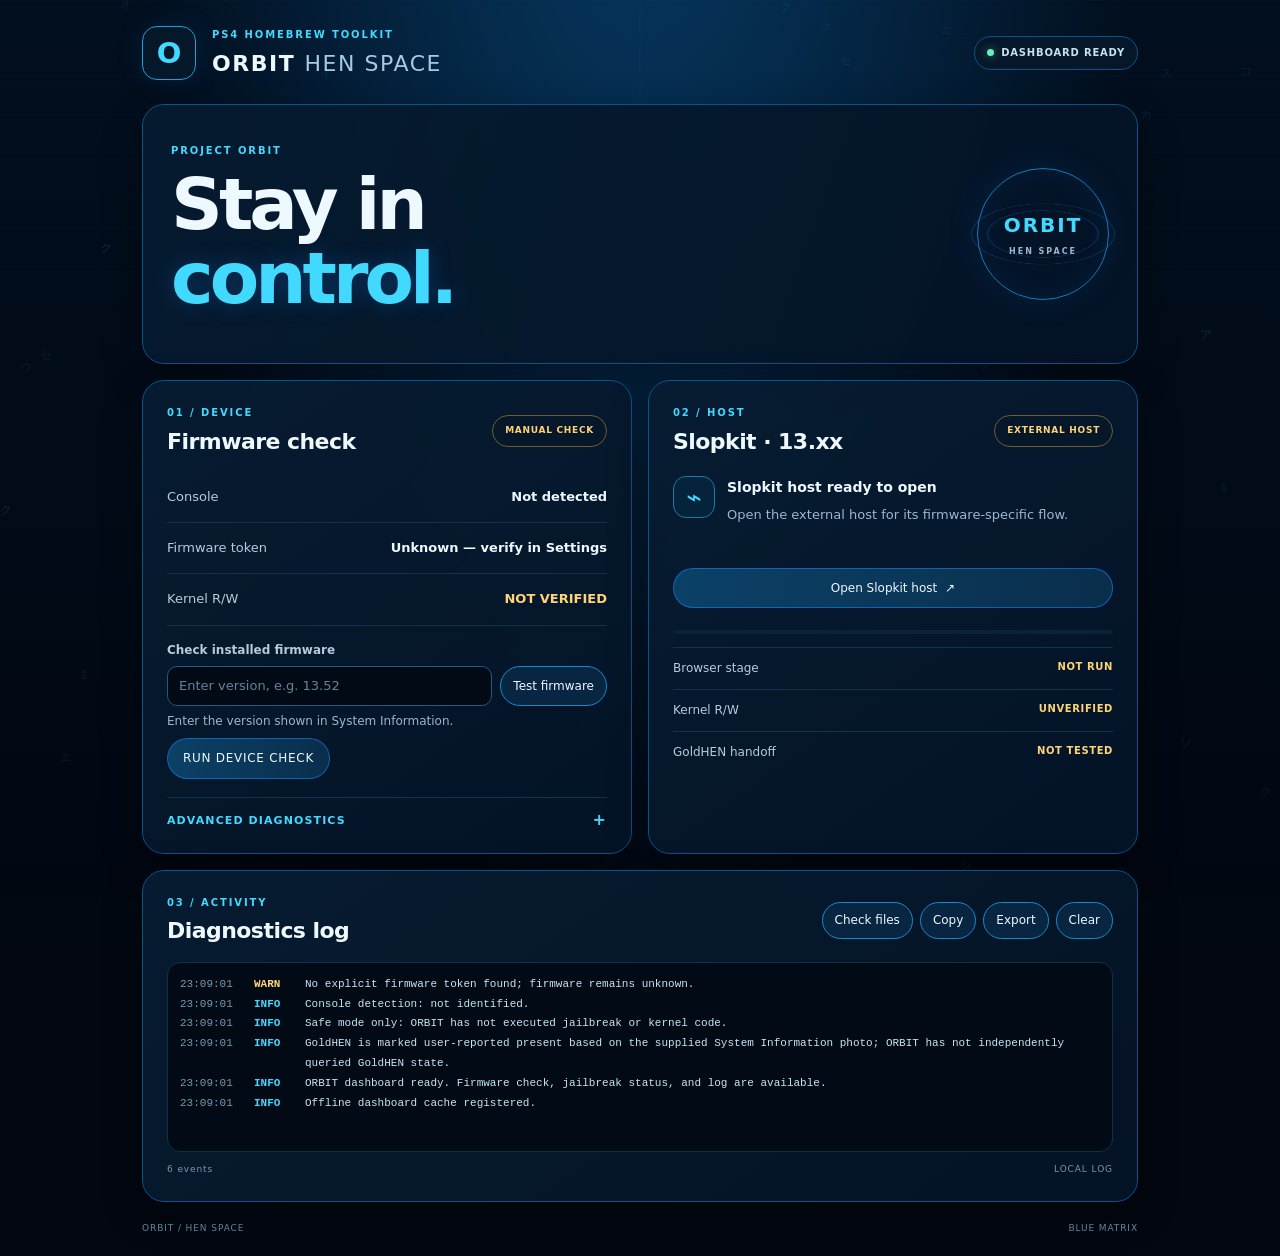
==== commit 6c62a136: "Restore visible firmware tester and cache-bust dashboard assets" ====
--- a/index.html
+++ b/index.html
@@ -7,7 +7,7 @@
   <meta name="description" content="ORBIT HEN SPACE — a streamlined PS4 firmware and diagnostics dashboard.">
   <title>ORBIT // HEN SPACE</title>
   <link rel="manifest" href="./manifest.webmanifest">
-  <link rel="stylesheet" href="./styles.css?v=053">
+  <link rel="stylesheet" href="./styles.css?v=054">
 </head>
 <body>
 <canvas id="matrixBg" aria-hidden="true"></canvas>
@@ -30,10 +30,17 @@
 
   <section class="grid">
     <article class="panel">
-      <div class="card-head"><div><p class="eyebrow">01 / DEVICE</p><h3>Firmware check</h3></div><button class="secondary compact" id="preflightBtn" type="button">Manual check</button></div>
+      <div class="card-head"><div><p class="eyebrow">01 / DEVICE</p><h3>Firmware check</h3></div><span class="tag warn" id="firmwareTag">MANUAL CHECK</span></div>
       <div class="readout"><span>Console</span><strong id="consoleDetect">Checking browser…</strong></div>
       <div class="readout"><span>Firmware token</span><strong id="firmwareDetect">Unknown</strong></div>
       <div class="readout"><span>Kernel R/W</span><strong id="kernelRWState" class="warn-text">Not verified</strong></div>
+      <div class="firmware-label">Check installed firmware</div>
+      <div class="firmware-form">
+        <input id="manualFirmware" type="text" inputmode="decimal" autocomplete="off" maxlength="8" placeholder="Enter version, e.g. 13.52" aria-describedby="compatibilityResult">
+        <button class="tiny" id="firmwareCheckBtn" type="button">Test firmware</button>
+      </div>
+      <p class="muted small" id="compatibilityResult">Enter the version shown in System Information.</p>
+      <button class="secondary compact preflight-action" id="preflightBtn" type="button">Run device check</button>
       <details class="advanced">
         <summary>Advanced diagnostics</summary>
         <div class="advanced-content">
@@ -41,12 +48,6 @@
           <div class="readout"><span>Secure context</span><strong id="secureContextState">Checking</strong></div>
           <div class="readout"><span>Service worker</span><strong id="serviceWorkerState">Checking</strong></div>
           <div class="readout"><span>Browser APIs</span><strong id="requiredApisState">Checking</strong></div>
-          <label class="firmware-label" for="manualFirmware">Installed firmware</label>
-          <div class="firmware-form">
-            <input id="manualFirmware" type="text" inputmode="decimal" autocomplete="off" maxlength="8" placeholder="e.g. 13.52" aria-describedby="compatibilityResult">
-            <button class="tiny" id="firmwareCheckBtn" type="button">Evaluate</button>
-          </div>
-          <p class="muted small" id="compatibilityResult">Enter the version shown in System Information.</p>
         </div>
       </details>
     </article>
@@ -69,6 +70,6 @@
   </section>
   <footer><span>ORBIT / HEN SPACE</span><span>BLUE MATRIX</span></footer>
 </main>
-<script src="./app.js?v=053"></script>
+<script src="./app.js?v=054"></script>
 </body>
 </html>
--- a/styles.css
+++ b/styles.css
@@ -1,56 +1,9 @@
-:root{color-scheme:dark;--bg:#020914;--panel:rgba(5,20,39,.91);--line:#123d62;--text:#e5f4ff;--muted:#8aabc5;--cyan:#54d9ff;--blue:#168cff;--green:#75f0bd;--amber:#ffd477;--red:#ff8498}
-*{box-sizing:border-box}html{min-height:100%;background:var(--bg)}body{margin:0;min-height:100vh;background:radial-gradient(ellipse at 50% -20%,#073b68 0,transparent 55%),linear-gradient(180deg,#03101f,#020711 80%);font-family:Inter,ui-sans-serif,system-ui,-apple-system,"Segoe UI",sans-serif;color:var(--text);overflow-x:hidden}
-#matrixBg{position:fixed;inset:0;width:100%;height:100%;z-index:0;pointer-events:none;opacity:.20}body:after{content:"";position:fixed;inset:0;z-index:0;pointer-events:none;background:linear-gradient(90deg,transparent 49.8%,#1d8fff08 50%,transparent 50.2%),linear-gradient(#1d8fff07 1px,transparent 1px);background-size:100% 100%,100% 38px;mask-image:linear-gradient(to bottom,black,transparent 85%)}
-a{color:var(--cyan);text-decoration:none}a:hover{text-decoration:underline}.shell{position:relative;z-index:1;max-width:1040px;margin:auto;padding:26px 22px 20px}.topbar,.brand,.card-head,.log-foot,footer{display:flex;align-items:center;justify-content:space-between;gap:16px}.brand{justify-content:flex-start;color:var(--text)}.mark{width:46px;height:46px;border:1px solid #1c8fcb;border-radius:13px;display:grid;place-items:center;font-size:25px;font-weight:900;color:var(--cyan);background:#04182a;box-shadow:0 0 26px #168cff24}.eyebrow{font-size:10px;letter-spacing:2px;color:var(--cyan);font-weight:800;margin:0 0 7px}h1{font-size:18px;letter-spacing:2px;margin:0}h1 span{font-weight:400;color:#8ba9c5}.pill,.tag{border:1px solid var(--line);border-radius:999px;padding:7px 11px;font-size:10px;letter-spacing:1px;color:#b8d5e9;white-space:nowrap;background:#06172a}.dot{display:inline-block;width:6px;height:6px;background:var(--green);border-radius:50%;margin-right:6px;box-shadow:0 0 10px #75f0bd88}
-.panel{background:linear-gradient(145deg,rgba(7,28,50,.96),var(--panel));border:1px solid var(--line);border-radius:17px;padding:22px;box-shadow:0 14px 40px #0005;min-width:0;backdrop-filter:blur(8px)}.hero{display:flex;justify-content:space-between;align-items:center;gap:22px;margin:24px 0 15px;min-height:190px;overflow:hidden;background:linear-gradient(110deg,#061b30f5,#041326e8)}.hero h2{font-size:clamp(34px,5vw,53px);letter-spacing:-1.8px;margin:5px 0}.hero h2 span{color:var(--cyan);text-shadow:0 0 22px #168cff55}.muted{color:var(--muted);font-size:13px;line-height:1.55;margin:6px 0}.notice{font-size:11px;line-height:1.65;color:#c6dcee;border-left:2px solid var(--amber);padding:9px 11px;margin-top:14px;background:#ffd4770a}.notice strong{color:var(--amber);letter-spacing:.8px}.hero .notice{max-width:650px}.orb{width:125px;height:125px;flex:0 0 125px;border:1px solid #27aaff99;border-radius:50%;display:flex;flex-direction:column;align-items:center;justify-content:center;box-shadow:inset 0 0 30px #168cff15,0 0 35px #168cff15;position:relative;color:var(--cyan);font-size:18px;font-weight:900;letter-spacing:2px}.orb:before,.orb:after{content:"";position:absolute;border:1px solid #168cff55;border-radius:50%;inset:9px;transform:rotateX(65deg) rotate(-20deg)}.orb:after{inset:-7px;transform:rotateX(65deg) rotate(35deg)}.orb small{font-size:8px;color:var(--muted);letter-spacing:2px;margin-top:5px}
-.grid{display:grid;grid-template-columns:1fr 1fr;gap:15px}.log-panel{grid-column:1/-1}.card-head{margin-bottom:16px;align-items:center}.card-head h3{font-size:16px;margin:0}.tag{font-size:9px}.tag.warn{color:var(--amber);border-color:#715b30}.readout{display:flex;align-items:flex-start;justify-content:space-between;gap:14px;padding:13px 0;border-bottom:1px solid #12334e}.readout span{font-size:11px;color:var(--muted)}.readout strong{font-size:12px;text-align:right;overflow-wrap:anywhere}.warn-text{color:var(--amber)}.small{font-size:11px}.secondary,.tiny{border:1px solid #1d5b83;background:#082541;color:var(--text);border-radius:9px;padding:10px 13px;font-weight:700;cursor:pointer;font:inherit;font-size:12px;transition:background .15s,border-color .15s}.secondary{width:100%;margin-top:13px;background:linear-gradient(90deg,#0b4166,#0a2e4c);border-color:#168cff77}.tiny{padding:8px 11px}.secondary:hover,.tiny:hover{background:#0d3858;border-color:var(--cyan)}button:focus,a:focus{outline:2px solid var(--cyan);outline-offset:3px}.jailbreak-state{display:flex;gap:12px;align-items:flex-start;margin:20px 0}.state-icon{width:39px;height:39px;flex:0 0 39px;display:grid;place-items:center;border:1px solid #1c78a6;border-radius:11px;background:#05233a;color:var(--cyan);font-size:25px}.jailbreak-state strong{font-size:13px}.jailbreak-state p{margin-top:5px}.progress-track{height:5px;border-radius:8px;background:#0b2338;overflow:hidden;margin:20px 0 13px}.progress-track span{display:block;width:0;height:100%;background:linear-gradient(90deg,var(--blue),var(--cyan));transition:width .25s}.stage-row{display:flex;justify-content:space-between;gap:12px;padding:10px 0;border-top:1px solid #12334e;font-size:11px;color:var(--muted)}.stage-row b{font-size:9px;letter-spacing:.7px;color:var(--amber);text-align:right}.actions{display:flex;gap:7px;flex-wrap:wrap}.log{margin-top:14px;background:#020b15;border:1px solid #10304a;border-radius:10px;padding:12px;height:200px;overflow:auto;font:11px/1.8 ui-monospace,SFMono-Regular,Consolas,monospace;color:#b7d4e8}.entry{display:grid;grid-template-columns:65px 42px minmax(0,1fr);gap:9px;overflow-wrap:anywhere}.time{color:#57758d}.level{font-weight:800}.level.INFO{color:var(--cyan)}.level.WARN{color:var(--amber)}.level.ERROR{color:var(--red)}.log-foot{font-size:9px;color:#63849c;letter-spacing:1px;margin-top:11px}footer{font-size:9px;letter-spacing:1px;color:#54728a;margin-top:18px;flex-wrap:wrap}
-@media(max-width:700px){.shell{padding:17px 12px}.hero{padding:18px;align-items:flex-start}.orb{width:76px;height:76px;flex-basis:76px;font-size:12px}.orb small{font-size:6px}.grid{grid-template-columns:1fr}.log-panel{grid-column:auto}.panel{padding:17px}.topbar{align-items:flex-start;gap:9px}.pill{font-size:8px;padding:6px}.card-head{gap:8px}.card-head h3{font-size:15px}.entry{grid-template-columns:57px 38px minmax(0,1fr);gap:6px}.actions{justify-content:flex-end}.hero .notice{font-size:10px}}
-@media(prefers-reduced-motion:reduce){*,*:before,*:after{scroll-behavior:auto!important;animation:none!important;transition:none!important}#matrixBg{display:none}}
-
-/* Typography refinement v043 */
-:root{--text:#f0f8ff;--muted:#aac2d8}
-body{font-size:15px;line-height:1.6;letter-spacing:.01em;text-rendering:optimizeLegibility;-webkit-font-smoothing:antialiased}
-h1,h2,h3,strong,b{font-weight:750}
-h1{font-size:clamp(17px,2vw,21px);letter-spacing:.09em;line-height:1.25}
-h1 span{color:#b7d9f1;letter-spacing:.045em}
-.eyebrow{font-size:10px;line-height:1.5;letter-spacing:.16em}
-.hero h2{font-size:clamp(36px,5.6vw,58px);line-height:1.05;letter-spacing:-.035em;font-weight:800}
-.hero-copy>.muted{font-size:14px;max-width:620px;line-height:1.75}
-.card-head h3{font-size:clamp(17px,2vw,20px);line-height:1.3;letter-spacing:-.02em}
-.readout span{font-size:12px;line-height:1.5;color:#b5cbe0}
-.readout strong{font-size:13px;line-height:1.5;color:#f0f8ff}
-.muted{font-size:13px;line-height:1.75;color:#aac2d8}
-.small{font-size:12px}
-.notice{font-size:12px;line-height:1.75}
-.notice strong{font-size:10px;letter-spacing:.1em}
-.pill,.tag{font-size:10px;letter-spacing:.075em;font-weight:750}
-.secondary,.tiny{font-weight:750;letter-spacing:.015em;min-height:40px}
-.secondary{font-size:13px}
-.tiny{font-size:12px;min-height:34px}
-.stage-row{font-size:12px;line-height:1.5;color:#b5cbe0}
-.stage-row b{font-size:10px;line-height:1.5;letter-spacing:.06em}
-.jailbreak-state strong{font-size:14px;line-height:1.5}
-.log{font-size:12px;line-height:1.9;color:#d0e8f7}
-.entry{grid-template-columns:68px 45px minmax(0,1fr);gap:10px}
-.time{color:#7ea4c0}
-.level{letter-spacing:.035em}
-.log-foot{font-size:10px;line-height:1.6;letter-spacing:.075em}
-footer{font-size:10px;line-height:1.6;letter-spacing:.07em;color:#7d9eb8}
-.launch-link{display:flex;align-items:center;justify-content:center;text-align:center;line-height:1.4}\nbutton{touch-action:manipulation}
-@media(max-width:700px){
-  .hero h2{font-size:clamp(34px,10vw,46px)}
-  .hero-copy>.muted{font-size:13px}
-  .readout{gap:10px}
-  .readout span,.readout strong{font-size:12px}
-  .entry{grid-template-columns:57px 40px minmax(0,1fr);gap:7px}
-  .log{font-size:11px;line-height:1.8}
-}
-
-/* Local compatibility diagnostics */
-.compat-block{margin-top:18px;padding-top:15px;border-top:1px solid #12334e}
-.firmware-label{display:block;margin:15px 0 7px;color:#b5cbe0;font-size:12px;font-weight:700}
-.firmware-form{display:flex;gap:8px;align-items:stretch}
-.firmware-form input{min-width:0;flex:1;border:1px solid #1d5b83;background:#020b15;color:var(--text);border-radius:9px;padding:9px 11px;font:inherit;font-size:13px}
-.firmware-form input::placeholder{color:#63849c}
-.firmware-form input:focus{outline:2px solid var(--cyan);outline-offset:2px}
-.firmware-form button{flex:0 0 auto}+:root{color-scheme:dark;--bg:#020914;--panel:rgba(4,20,39,.94);--line:#07548a;--text:#eef8ff;--muted:#9bb8d0;--cyan:#42d9ff;--blue:#168cff;--green:#65f0bd;--amber:#ffd477;--red:#ff8498}
+*{box-sizing:border-box}html{min-height:100%;background:var(--bg)}body{margin:0;min-height:100vh;background:radial-gradient(ellipse at 50% -18%,#073b68 0,transparent 55%),linear-gradient(180deg,#03101f,#020711 80%);font-family:Inter,ui-sans-serif,system-ui,-apple-system,"Segoe UI",sans-serif;color:var(--text);overflow-x:hidden;font-size:15px;line-height:1.55;-webkit-font-smoothing:antialiased}
+#matrixBg{position:fixed;inset:0;width:100%;height:100%;z-index:0;pointer-events:none;opacity:.13}body:after{content:"";position:fixed;inset:0;z-index:0;pointer-events:none;background:linear-gradient(90deg,transparent 49.8%,#1d8fff08 50%,transparent 50.2%),linear-gradient(#1d8fff07 1px,transparent 1px);background-size:100% 100%,100% 38px;mask-image:linear-gradient(to bottom,black,transparent 85%)}
+a{color:var(--cyan);text-decoration:none}a:hover{text-decoration:none}.shell{position:relative;z-index:1;max-width:1040px;margin:auto;padding:26px 22px 20px}.topbar,.brand,.card-head,.log-foot,footer{display:flex;align-items:center;justify-content:space-between;gap:16px}.brand{justify-content:flex-start;color:var(--text)}.mark{width:54px;height:54px;border:1px solid #1c9fdf;border-radius:15px;display:grid;place-items:center;font-size:29px;font-weight:900;color:var(--cyan);background:#04182a;box-shadow:0 0 28px #168cff22} .eyebrow{font-size:10px;letter-spacing:.19em;color:var(--cyan);font-weight:850;margin:0 0 7px}h1{font-size:clamp(17px,2vw,22px);letter-spacing:.07em;margin:0;line-height:1.3}h1 span{font-weight:400;color:#a9c8e2}.pill,.tag{border:1px solid var(--line);border-radius:999px;padding:8px 12px;font-size:10px;letter-spacing:.08em;color:#c6e1f4;white-space:nowrap;background:#06172a;font-weight:800}.dot{display:inline-block;width:7px;height:7px;background:var(--green);border-radius:50%;margin-right:7px;box-shadow:0 0 10px #75f0bd88}
+.panel{background:linear-gradient(145deg,rgba(7,28,50,.97),var(--panel));border:1px solid #07548a;border-radius:22px;padding:24px;box-shadow:0 14px 40px #0005;min-width:0;backdrop-filter:blur(8px)}.hero{display:flex;justify-content:space-between;align-items:center;gap:22px;margin:24px 0 16px;min-height:260px;overflow:hidden;background:linear-gradient(110deg,#061b30f5,#041326e8);padding:30px 28px}.hero h2{font-size:clamp(42px,7vw,72px);letter-spacing:-.055em;line-height:1.02;margin:10px 0;font-weight:850}.hero h2 span{display:block;color:var(--cyan);text-shadow:0 0 22px #168cff44}.orb{width:132px;height:132px;flex:0 0 132px;border:1px solid #27aaffaa;border-radius:50%;display:flex;flex-direction:column;align-items:center;justify-content:center;box-shadow:inset 0 0 30px #168cff15,0 0 35px #168cff19;position:relative;color:var(--cyan);font-size:20px;font-weight:900;letter-spacing:2px}.orb:before,.orb:after{content:"";position:absolute;border:1px solid #168cff55;border-radius:50%;inset:9px;transform:rotateX(65deg) rotate(-20deg)}.orb:after{inset:-7px;transform:rotateX(65deg) rotate(35deg)}.orb small{font-size:8px;color:var(--muted);letter-spacing:2px;margin-top:5px}
+.grid{display:grid;grid-template-columns:1fr 1fr;gap:16px}.log-panel{grid-column:1/-1}.card-head{margin-bottom:16px;align-items:center}.card-head h3{font-size:clamp(18px,2vw,22px);margin:0;letter-spacing:-.025em;line-height:1.3}.tag{font-size:9px}.tag.warn{color:var(--amber);border-color:#715b30}.readout{display:flex;align-items:flex-start;justify-content:space-between;gap:14px;padding:15px 0;border-bottom:1px solid #12334e}.readout span{font-size:13px;color:#b5cbe0}.readout strong{font-size:13px;text-align:right;overflow-wrap:anywhere}.warn-text{color:var(--amber)}.muted{color:var(--muted);font-size:13px;line-height:1.65;margin:6px 0}.small{font-size:12px}.secondary,.tiny{border:1px solid #168bca;background:#082541;color:var(--text);border-radius:999px;padding:10px 15px;font-weight:800;cursor:pointer;font:inherit;font-size:12px;transition:background .15s,border-color .15s;display:inline-flex;align-items:center;justify-content:center;gap:8px;min-height:40px}.secondary{width:100%;margin-top:16px;background:linear-gradient(90deg,#0b4166,#0a2e4c);border-color:#168cff88}.secondary.compact{width:auto;margin:0;white-space:nowrap;padding:10px 15px;text-transform:uppercase;letter-spacing:.06em}.tiny{padding:8px 12px;min-height:34px}.secondary:hover,.tiny:hover{background:#0d3858;border-color:var(--cyan)}button:focus,a:focus,summary:focus{outline:2px solid var(--cyan);outline-offset:3px}.jailbreak-state{display:flex;gap:12px;align-items:flex-start;margin:20px 0}.state-icon{width:42px;height:42px;flex:0 0 42px;display:grid;place-items:center;border:1px solid #1c78a6;border-radius:13px;background:#05233a;color:var(--cyan);font-size:26px}.jailbreak-state strong{font-size:14px}.jailbreak-state p{margin-top:5px}.progress-track{height:4px;border-radius:8px;background:#0b2338;overflow:hidden;margin:22px 0 13px}.progress-track span{display:block;width:0;height:100%;background:linear-gradient(90deg,var(--blue),var(--cyan));transition:width .25s}.stage-row{display:flex;justify-content:space-between;gap:12px;padding:11px 0;border-top:1px solid #12334e;font-size:12px;color:#b5cbe0}.stage-row b{font-size:10px;letter-spacing:.06em;color:var(--amber);text-align:right}.actions{display:flex;gap:7px;flex-wrap:wrap}.log{margin-top:14px;background:#020b15;border:1px solid #10304a;border-radius:13px;padding:12px;height:190px;overflow:auto;font:11px/1.8 ui-monospace,SFMono-Regular,Consolas,monospace;color:#c8e4f5}.entry{display:grid;grid-template-columns:65px 42px minmax(0,1fr);gap:9px;overflow-wrap:anywhere}.time{color:#7899b2}.level{font-weight:800}.level.INFO{color:var(--cyan)}.level.WARN{color:var(--amber)}.level.ERROR{color:var(--red)}.log-foot{font-size:9px;color:#7899b2;letter-spacing:.1em;margin-top:11px}footer{font-size:9px;letter-spacing:.1em;color:#6f91ac;margin-top:20px;flex-wrap:wrap}
+.advanced{margin-top:18px;border-top:1px solid #12334e;padding-top:14px}.advanced summary{cursor:pointer;list-style:none;color:var(--cyan);font-size:11px;letter-spacing:.1em;text-transform:uppercase;font-weight:850}.advanced summary::-webkit-details-marker{display:none}.advanced summary:after{content:"+";float:right;font-size:16px;line-height:1}.advanced[open] summary:after{content:"−"}.advanced-content{padding-top:8px}.firmware-label{display:block;margin:15px 0 7px;color:#b5cbe0;font-size:12px;font-weight:700}.firmware-form{display:flex;gap:8px;align-items:stretch}.firmware-form input{min-width:0;flex:1;border:1px solid #1d5b83;background:#020b15;color:var(--text);border-radius:10px;padding:9px 11px;font:inherit;font-size:13px}.firmware-form input::placeholder{color:#63849c}.firmware-form input:focus{outline:2px solid var(--cyan);outline-offset:2px}.firmware-form button{flex:0 0 auto}button{touch-action:manipulation}
+@media(max-width:700px){.shell{padding:18px 12px}.topbar{align-items:flex-start;gap:9px}.brand{gap:12px}.mark{width:48px;height:48px}.pill{font-size:8px;padding:7px 9px}.hero{padding:24px 20px;min-height:240px;align-items:flex-start}.hero h2{font-size:clamp(38px,10vw,54px)}.orb{width:78px;height:78px;flex-basis:78px;font-size:12px}.orb small{font-size:6px}.grid{grid-template-columns:1fr}.log-panel{grid-column:auto}.panel{padding:18px;border-radius:19px}.card-head{gap:9px}.card-head h3{font-size:18px}.readout{gap:10px}.readout span,.readout strong{font-size:12px}.entry{grid-template-columns:57px 40px minmax(0,1fr);gap:7px}.log{font-size:11px;line-height:1.8}.actions{justify-content:flex-end}.secondary.compact{padding:9px 11px;font-size:10px}.hero .eyebrow{font-size:9px}}
+@media(prefers-reduced-motion:reduce){*,*:before,*:after{scroll-behavior:auto!important;animation:none!important;transition:none!important}#matrixBg{display:none}}
